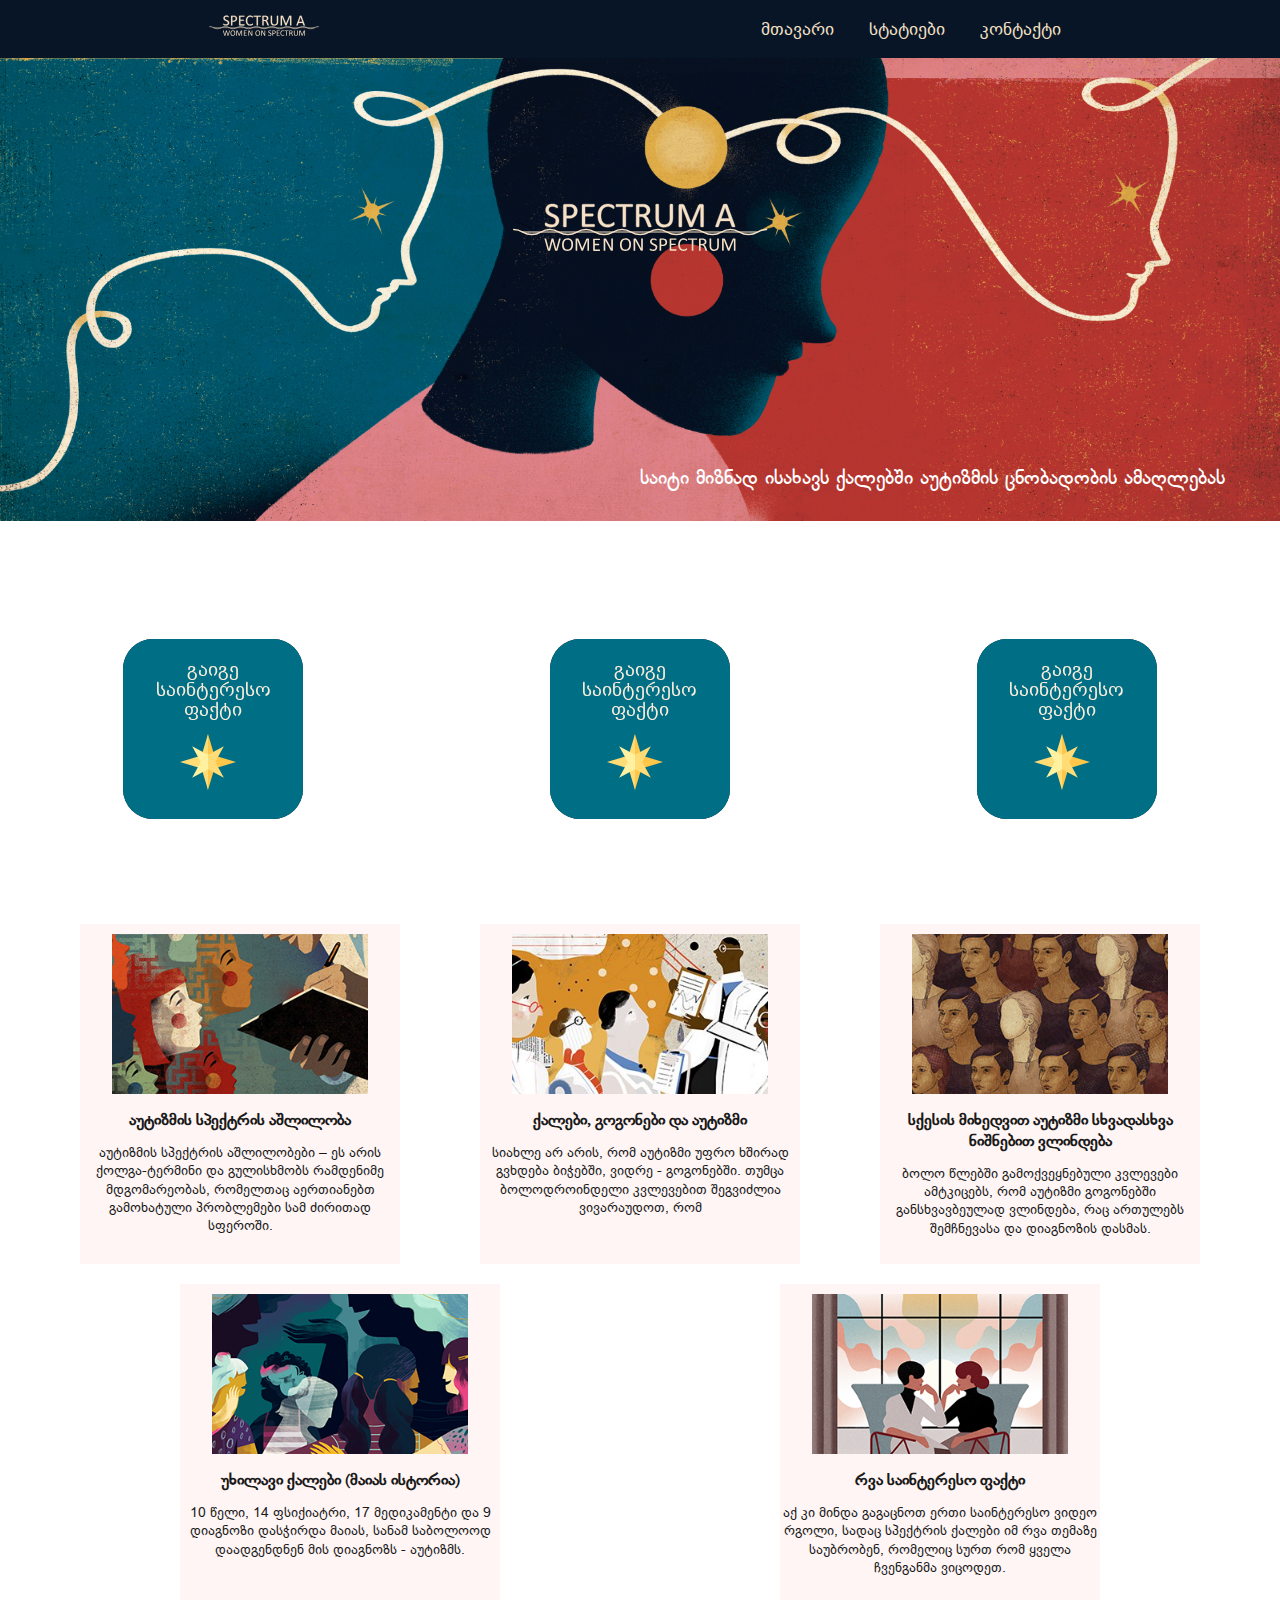
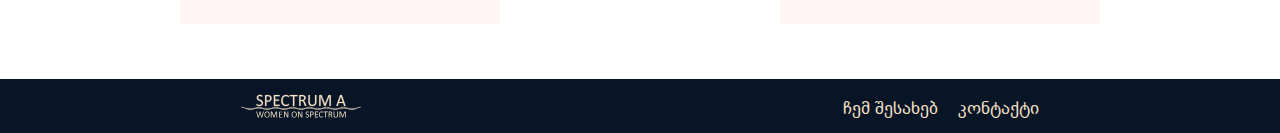
==== index.html @ a06e8842 "card details" ====
<!DOCTYPE html>
<html lang="en">
<head>
    <meta charset="UTF-8">
    <meta http-equiv="X-UA-Compatible" content="IE=edge">
    <meta name="viewport" content="width=device-width, initial-scale=1.0">
    <title>Spectrum A</title>
    <link rel='stylesheet' href='https://cdn-uicons.flaticon.com/uicons-regular-rounded/css/uicons-regular-rounded.css'>
    <link rel="stylesheet" href="css/global.css">
</head>
<body>
    <header>
        <div class="hdr-wraper">
            <div class="logo-wraper">
                <a href="index.html" class="logo">
                    <img src="pictures/logo2.svg" alt="logo">
                </a>
            </div>
            <nav class="navbar" id="nav">
                <ul class="nav-ul">
                    <li class="nav-li"><a href="index.html" class="nav-a">მთავარი</a></li>
                    <li class="nav-li"><a href="articles.html" class="nav-a">სტატიები</a></li>
                    <li class="nav-li"><a href="contact.html" class="nav-a">კონტაქტი</a></li>

                </ul>
            </nav>
        </div>
        <div class="burger" id="bar">
            <i class="fi-rr-align-justify"></i>
        </div>
    </header>

    <!-- Banner -->
    <div class="banner">
        <img src="pictures/banner.jpg" alt="banner" class="banner-img">
        <div class="site-heading">
            <h1 class="main-heading">საიტი მიზნად ისახავს ქალებში აუტიზმის ცნობადობის ამაღლებას</h1>
        </div>
        <div class="banner-logo">
            <img class="banner-svg" src="pictures/logo2.svg" alt="banner logo">
        </div>
    </div>
    <!-- cards -->
    <!-- <div class="cards"> -->
        <div class="container">
            <!-- first card -->
            <div class="card">
              <div class="front">
                <h2>გაიგე საინტერესო ფაქტი</h2>
                <div class="fact-img">
                    <img class="fact-img-width" src="[data-uri]" />
                </div>
                </div>
                <div class="back">
                    <h2>სატესტო</h2>
                    <p></p>
                </div>
            </div>
       
          <!-- sec card -->
        
            <div class="card">
              <div class="front">
                <h2>გაიგე საინტერესო ფაქტი</h2>
                <div class="fact-img">
                    <img class="fact-img-width" src="[data-uri]" />
                </div>
                </div>
                <div class="back">
                <h2>სატესტო</h2>
                <p></p>
              </div>
            </div>

          <!-- third-card -->
          
            <div class="card">
              <div class="front">
                <h2>გაიგე საინტერესო ფაქტი</h2>
                <div class="fact-img">
                    <img class="fact-img-width" src="[data-uri]" />
                </div>
                <div class="back">
                <h2>სატესტო</h2>
                <p></p>
              </div>
            </div>
        </div>
    </div>
    <!-- content -->
    <section class="articles-section">
        <div class="article">
            <a href="article-1.html">
            <div class="article-img-width">
                <img src="pictures/autism.png" alt="autism illustration" class="article-img">
            </div>
            <h2 class="article-heading">აუტიზმის სპექტრის აშლილობა</h2>
            <p class="article-text">აუტიზმის სპექტრის აშლილობები – ეს არის ქოლგა-ტერმინი 
                და გულისხმობს რამდენიმე მდგომარეობას, რომელთაც აერთიანებთ გამოხატული პრობლემები
                 სამ ძირითად სფეროში.</p>
            </a>
        </div>
        <div class="article">
            <a href="article-2.html">
            <div class="article-img-width">
                <img src="pictures/researchers.jpg" alt="autism illustration" class="article-img">
            </div>
            <h2 class="article-heading">ქალები, გოგონები და აუტიზმი</h2>
            <p class="article-text">სიახლე არ არის, რომ აუტიზმი უფრო ხშირად გვხდება ბიჭებში, 
                ვიდრე - გოგონებში. თუმცა ბოლოდროინდელი კვლევებით შეგვიძლია ვივარაუდოთ, რომ </p>
            </a>
        </div>
        <div class="article">
            <a href="article-3.html">
            <div class="article-img-width">
                <img src="pictures/genders.png" alt="autism illustration" class="article-img">
            </div>
            <h2 class="article-heading">სქესის მიხედვით აუტიზმი სხვადასხვა ნიშნებით ვლინდება</h2>
            <p class="article-text">ბოლო წლებში გამოქვეყნებული კვლევები ამტკიცებს, 
                რომ აუტიზმი გოგონებში განსხვავბეულად ვლინდება, რაც ართულებს შემჩნევასა და დიაგნოზის დასმას.</p>
            </a>
        </div>
        <div class="article">
            <a href="article-4.html">
            <div class="article-img-width">
                <img src="pictures/invisible-women.png" alt="autism illustration" class="article-img">
            </div>
            <h2 class="article-heading">უხილავი ქალები  (მაიას ისტორია)</h2>
            <p class="article-text">10 წელი, 14 ფსიქიატრი, 17 მედიკამენტი 
                და 9 დიაგნოზი დასჭირდა მაიას, სანამ საბოლოოდ დაადგენდნენ მის დიაგნოზს - აუტიზმს. </p>
            </a>
        </div>
        <div class="article">
            <a href="article-5.html">
            <div class="article-img-width">
                <img src="pictures/video-pic.png" alt="autism illustration" class="article-img">
            </div>
            <h2 class="article-heading">რვა საინტერესო ფაქტი</h2>
            <p class="article-text">აქ კი მინდა გაგაცნოთ ერთი საინტერესო ვიდეო რგოლი, 
                სადაც სპექტრის ქალები იმ რვა თემაზე საუბრობენ, რომელიც სურთ რომ ყველა ჩვენგანმა ვიცოდეთ.</p>
            </a>
        </div>
    </section>

    <!-- footer -->
    <footer>
        <div class="ftr-wraper">
            <div class="ftr-logo">
                <a href="index.html" class="logo-ftr">
                    <img src="pictures/logo2.svg" alt="logo">
                </a>
            </div>
            <ul class="ftr-ul">
                <li class="ftr-li"><a href="about.html" class="ftr-a">ჩემ შესახებ</a></li>
                <li class="ftr-li"><a href="contact.html" class="ftr-a">კონტაქტი</a></li>
            </ul>

        </div>
    </footer>
<script src="script.js"></script>
</body>
</html>
---- css/global.css ----
/* http://meyerweb.com/eric/tools/css/reset/ 
   v2.0 | 20110126
   License: none (public domain)
*/
html, body, div, span, applet, object, iframe, h1, h2, h3, h4, h5, h6, p, blockquote, pre, a, abbr, acronym, address, big, cite, code, del, dfn, em, img, ins, kbd, q, s, samp, small, strike, strong, sub, sup, tt, var, b, u, i, center, dl, dt, dd, ol, ul, li, fieldset, form, label, legend, table, caption, tbody, tfoot, thead, tr, th, td, article, aside, canvas, details, embed, figure, figcaption, footer, header, hgroup, menu, nav, output, ruby, section, summary, time, mark, audio, video {
  margin: 0;
  padding: 0;
  border: 0;
  font-size: 100%;
  font: inherit;
  vertical-align: baseline;
}

/* HTML5 display-role reset for older browsers */
article, aside, details, figcaption, figure, footer, header, hgroup, menu, nav, section {
  display: block;
}

body {
  line-height: 1;
}

ol, ul {
  list-style: none;
}

blockquote, q {
  quotes: none;
}

blockquote:before, blockquote:after {
  content: '';
  content: none;
}

q:before, q:after {
  content: '';
  content: none;
}

table {
  border-collapse: collapse;
  border-spacing: 0;
}

* {
  -webkit-box-sizing: border-box;
          box-sizing: border-box;
}

a {
  text-decoration: none;
}

@font-face {
  font-family: 'Arial';
  src: url("../fonts/BPGArial.woff2") format("woff2"), url("../fonts/BPGArial.woff") format("woff"), url("../fonts/BPGArial.ttf") format("truetype"), url("../fonts/BPGArial.svg#BPGArial") format("svg");
  font-weight: normal;
  font-style: normal;
  font-display: swap;
}

@font-face {
  font-family: 'Glaho';
  src: url("../fonts/BPGGlaho.woff2") format("woff2"), url("../fonts/BPGGlaho.woff") format("woff"), url("../fonts/BPGGlaho.ttf") format("truetype"), url("../fonts/BPGGlaho.svg#BPGGlaho") format("svg");
  font-weight: normal;
  font-style: normal;
  font-display: swap;
}

@font-face {
  font-family: 'Sylfaen';
  src: url("../fonts/Sylfaen.woff2") format("woff2"), url("../fonts/Sylfaen.woff") format("woff"), url("../fonts/Sylfaen.ttf") format("truetype"), url("../fonts/Sylfaen.svg#Sylfaen") format("svg");
  font-weight: normal;
  font-style: normal;
  font-display: swap;
}

@font-face {
  font-family: 'Ingiri';
  src: url("../fonts/BPGIngiriArial.woff2") format("woff2"), url("../fonts/BPGIngiriArial.woff") format("woff"), url("../fonts/BPGIngiriArial.ttf") format("truetype"), url("../fonts/BPGIngiriArial.svg#BPGIngiriArial") format("svg");
  font-weight: normal;
  font-style: normal;
  font-display: swap;
}

.hdr-wraper {
  display: -webkit-box;
  display: -ms-flexbox;
  display: flex;
  -ms-flex-pack: distribute;
      justify-content: space-around;
  background-color: #081526;
}

.hdr-wraper .logo-wraper {
  width: 130px;
  padding: 10px;
  margin-top: 3px;
}

.hdr-wraper .logo-wraper .logo {
  width: 100%;
}

.hdr-wraper .nav-ul {
  display: -webkit-box;
  display: -ms-flexbox;
  display: flex;
  -ms-flex-pack: distribute;
      justify-content: space-around;
  -webkit-box-align: center;
      -ms-flex-align: center;
          align-items: center;
  padding: 10px;
}

.hdr-wraper .nav-ul .nav-li {
  margin: 10px;
}

.hdr-wraper .nav-ul .nav-li .nav-a {
  font-family: 'Ingiri';
  color: #F6E1C6;
  font-size: 18px;
  text-decoration: none;
  margin-left: 15px;
}

.hdr-wraper .nav-ul .nav-li .nav-a:hover {
  color: #D9A648;
}

.burger {
  position: absolute;
  top: 0px;
  right: 30px;
  padding: 10px;
  font-size: 30px;
  display: none;
  color: #F6E1C6;
}

.banner {
  width: 100%;
  position: relative;
}

.banner .banner-img {
  width: 100%;
}

.banner .site-heading {
  position: absolute;
  top: 88%;
  left: 50%;
  font-family: 'Glaho';
  font-size: 20px;
  color: white;
  text-align: center;
}

.banner .banner-logo {
  position: absolute;
  top: 30%;
  left: 40%;
  width: 20%;
}

.banner .banner-logo .banner-svg {
  width: 100%;
}

.container {
  display: -webkit-box;
  display: -ms-flexbox;
  display: flex;
  -ms-flex-pack: distribute;
      justify-content: space-around;
  -ms-flex-wrap: wrap;
      flex-wrap: wrap;
  -webkit-box-align: center;
      -ms-flex-align: center;
          align-items: center;
  background: #ffffff;
  height: 400px;
  width: 100%;
}

.card {
  position: relative;
  width: 180px;
  height: 180px;
  margin-top: 10px;
  margin-right: auto;
  margin-left: auto;
  background: #081526;
  border-radius: 30px;
  font-size: 20px;
  -webkit-transition: 0.6s;
  transition: 0.6s;
  -webkit-transform-style: preserve-3d;
          transform-style: preserve-3d;
}

/* flip the card when hovered */
.card:hover {
  -webkit-transform: rotateY(180deg);
          transform: rotateY(180deg);
}

.front,
.back {
  position: absolute;
  top: 0;
  left: 0;
  width: 100%;
  height: 100%;
  color: #faeddb;
  font-family: 'Ingiri';
  text-align: center;
  padding: 20px;
  -webkit-backface-visibility: hidden;
          backface-visibility: hidden;
  -webkit-transition: 0.6s;
  transition: 0.6s;
  -webkit-transform-style: preserve-3d;
          transform-style: preserve-3d;
}

.front {
  background: #006f85;
  border-radius: 30px;
  -webkit-transform: rotateY(0deg);
          transform: rotateY(0deg);
  z-index: 2;
}

.front .fact-img {
  width: 80px;
  height: 100px;
  margin-left: 25px;
  margin-top: 15px;
}

.front .fact-img .fact-img-width {
  width: 70%;
}

.back {
  background: #D77B7E;
  border-radius: 30px;
  -webkit-transform: rotateY(-180deg);
          transform: rotateY(-180deg);
}

.articles-section {
  display: -webkit-box;
  display: -ms-flexbox;
  display: flex;
  -ms-flex-pack: distribute;
      justify-content: space-around;
  -ms-flex-wrap: wrap;
      flex-wrap: wrap;
  margin-top: 200px;
}

.articles-section2 {
  padding-top: 30px;
  display: -webkit-box;
  display: -ms-flexbox;
  display: flex;
  -ms-flex-pack: distribute;
      justify-content: space-around;
  -webkit-box-orient: vertical;
  -webkit-box-direction: normal;
      -ms-flex-direction: column;
          flex-direction: column;
  -webkit-box-align: center;
      -ms-flex-align: center;
          align-items: center;
}

.articles-section2 .article2 {
  display: -webkit-box;
  display: -ms-flexbox;
  display: flex;
  max-width: 900px;
  width: 100%;
}

.articles-section2 .article2 .first-p,
.articles-section2 .article2 .sec-p {
  font-family: 'Ingiri';
  font-size: 14px;
  width: 100%;
  color: #1a1a1a;
  line-height: 130%;
}

.articles-section2 .article-banner::before {
  content: url(../pictures/autism.png);
  -webkit-transform: scale(0.9);
          transform: scale(0.9);
}

.articles-section2 .article-banner2::before {
  content: url(../pictures/researchers.jpg);
  -webkit-transform: scale(0.9);
          transform: scale(0.9);
}

.articles-section2 .article-banner3::before {
  content: url(../pictures/genders.png);
  -webkit-transform: scale(0.9);
          transform: scale(0.9);
}

.articles-section2 .article-banner4::before {
  content: url(../pictures/invisible-women.png);
  -webkit-transform: scale(0.9);
          transform: scale(0.9);
}

.articles-section2 .article-banner5::before {
  content: url(../pictures/video-pic.png);
  -webkit-transform: scale(0.9);
          transform: scale(0.9);
}

.articles-section2,
.articles-section {
  -webkit-box-align: center;
      -ms-flex-align: center;
          align-items: center;
  max-width: 1200px;
  width: 100%;
  margin: 0 auto;
}

.articles-section2 .article,
.articles-section .article {
  background-color: #fff5f5;
  max-width: 320px;
  height: 340px;
  width: 100%;
}

.articles-section2 .article .article-img-width,
.articles-section .article .article-img-width {
  width: 80%;
  margin: 10px auto 10px auto;
}

.articles-section2 .article .article-img-width .article-img,
.articles-section .article .article-img-width .article-img {
  width: 100%;
}

.articles-section2 .article2:hover .first-p,
.articles-section .article2:hover .first-p {
  color: #A62E2E;
}

.articles-section2 .article2:hover .sec-p,
.articles-section .article2:hover .sec-p {
  color: #A62E2E;
}

.articles-section2 .article2,
.articles-section2 .article,
.articles-section .article2,
.articles-section .article {
  margin-bottom: 20px;
}

.articles-section2 .article2 .article-heading,
.articles-section2 .article .article-heading,
.articles-section .article2 .article-heading,
.articles-section .article .article-heading {
  font-family: 'Sylfaen';
  font-size: 16px;
  font-weight: bold;
  width: 100%;
  text-align: center;
  margin-top: 15px;
  margin-bottom: 10px;
  color: #1a1a1a;
  line-height: 130%;
}

.articles-section2 .article2 .article-text,
.articles-section2 .article .article-text,
.articles-section .article2 .article-text,
.articles-section .article .article-text {
  font-family: 'Ingiri';
  font-size: 14px;
  width: 100%;
  text-align: center;
  color: #1a1a1a;
  line-height: 130%;
}

.articles-section2 .article2:hover,
.articles-section2 .article:hover,
.articles-section .article2:hover,
.articles-section .article:hover {
  -webkit-box-shadow: 5px 10px 15px #e6e6e6;
          box-shadow: 5px 10px 15px #e6e6e6;
}

.articles-section2 .article2:hover .article-text,
.articles-section2 .article:hover .article-text,
.articles-section .article2:hover .article-text,
.articles-section .article:hover .article-text {
  color: #A62E2E;
}

.articles-section2 .article2:hover .article-heading,
.articles-section2 .article:hover .article-heading,
.articles-section .article2:hover .article-heading,
.articles-section .article:hover .article-heading {
  color: #A62E2E;
}

.articles-section2 .article2:hover .article-img,
.articles-section2 .article:hover .article-img,
.articles-section .article2:hover .article-img,
.articles-section .article:hover .article-img {
  -webkit-filter: grayscale(30%);
          filter: grayscale(30%);
}

.article-main .video-div {
  max-width: 560px;
  height: 350px;
  width: 100%;
  margin: 0 auto;
}

.article-main .video {
  width: 100%;
  height: 100%;
}

.banner-article1 {
  max-width: 1200px;
  width: 85%;
  margin: 0 auto;
  padding-top: 50px;
}

.banner-article1 .img-article-banner {
  width: 100%;
  height: auto;
}

.article-main {
  max-width: 1200px;
  width: 85%;
  margin: 0 auto;
}

.article-main .h1-article {
  font-size: 22px;
  font-weight: bolder;
  text-align: center;
  font-family: 'Glaho';
  margin-top: 30px;
  margin-bottom: 20px;
  line-height: 130%;
}

.article-main .p-article {
  font-size: 16px;
  font-family: 'Ingiri';
  font-weight: normal;
  line-height: 150%;
  margin-bottom: 15px;
}

.article-main .p-article .bold {
  font-weight: bold;
}

.article-main .h2-article {
  font-size: 18px;
  font-weight: bold;
  font-family: 'Glaho';
  margin-bottom: 15px;
  margin-top: 25px;
  line-height: 130%;
}

.article-main .h1-article,
.article-main .h2-article,
.article-main .p-article {
  color: #1a1a1a;
}

.article-main .ul-article {
  list-style-type: circle;
  margin-bottom: 25px;
}

.article-main .ul-article .li-article {
  font-size: 16px;
  font-family: 'Ingiri';
  color: #1a1a1a;
  line-height: 150%;
  margin-bottom: 10px;
}

.article-main .ul-article .li-article .li-bold {
  font-weight: bold;
}

.article-main .animation {
  display: -webkit-box;
  display: -ms-flexbox;
  display: flex;
  -ms-flex-pack: distribute;
      justify-content: space-around;
}

.article-main .animation .animation-width {
  width: 40%;
}

.contact-wraper {
  display: -webkit-box;
  display: -ms-flexbox;
  display: flex;
  -ms-flex-pack: distribute;
      justify-content: space-around;
  max-width: 1050px;
  width: 100%;
  margin: 0 auto;
}

.contact-wraper .contact-animation {
  margin-top: 40px;
}

.contact-wraper .contact-animation .icons {
  width: 130px;
  margin: 0 auto;
  margin-top: 160px;
  display: -webkit-box;
  display: -ms-flexbox;
  display: flex;
  -webkit-box-pack: default;
      -ms-flex-pack: default;
          justify-content: default;
}

.contact-wraper .contact-animation .icons .fb,
.contact-wraper .contact-animation .icons .mail,
.contact-wraper .contact-animation .icons .youtube {
  width: 30px;
  height: 30px;
  margin-left: 15px;
}

.contact-wraper .contact-animation .icons .fb .icon-width,
.contact-wraper .contact-animation .icons .mail .icon-width,
.contact-wraper .contact-animation .icons .youtube .icon-width {
  width: 100%;
}

.contact-wraper .forms {
  margin-top: 40px;
  display: -webkit-box;
  display: -ms-flexbox;
  display: flex;
  -webkit-box-pack: justify;
      -ms-flex-pack: justify;
          justify-content: space-between;
  -webkit-box-orient: vertical;
  -webkit-box-direction: normal;
      -ms-flex-direction: column;
          flex-direction: column;
}

.contact-wraper .forms #id-name,
.contact-wraper .forms #id-last-name,
.contact-wraper .forms #id-mail {
  margin-top: 20px;
  max-width: 250px;
  width: 100%;
  height: 30px;
  border: none;
  border-radius: 20px;
  background-color: #f1f0f0;
  color: grey;
  padding-left: 15px;
  outline: none;
}

.contact-wraper .forms #id-question {
  outline: none;
  resize: none;
  max-width: 250px;
  width: 100%;
  margin-top: 20px;
  border: none;
  border-radius: 12px;
  background-color: #f1f0f0;
  color: grey;
  padding-left: 15px;
}

.contact-wraper .forms .btn {
  margin-top: 40px;
  width: 100px;
  height: 30px;
  border: none;
  border-radius: 35px;
  background-image: -webkit-gradient(linear, left top, right top, from(#94bbe9), to(#eeaeca));
  background-image: linear-gradient(to right, #94bbe9, #eeaeca);
  font-weight: bold;
  color: #3d3d3d;
}

.ftr-wraper {
  width: 100%;
  display: -webkit-box;
  display: -ms-flexbox;
  display: flex;
  -ms-flex-pack: distribute;
      justify-content: space-around;
  margin-top: 35px;
  background-color: #081526;
}

.ftr-wraper .ftr-logo {
  width: 140px;
  padding: 10px;
  margin-top: 3px;
}

.ftr-wraper .ftr-logo .logo-ftr {
  width: 100%;
}

.ftr-wraper .ftr-logo .logo-a {
  color: #F6E1C6;
}

.ftr-wraper .ftr-ul {
  display: -webkit-box;
  display: -ms-flexbox;
  display: flex;
  -ms-flex-pack: distribute;
      justify-content: space-around;
  padding-top: 10px;
}

.ftr-wraper .ftr-ul .ftr-li {
  padding: 10px;
}

.ftr-wraper .ftr-ul .ftr-li .ftr-a {
  color: #F6E1C6;
  font-family: 'Ingiri';
  font-size: 18px;
}

.ftr-wraper .ftr-ul .ftr-li .ftr-a:hover {
  color: #D9A648;
}

@media (max-width: 1200px) {
  .articles-section .article:nth-child(2) {
    margin-left: 0px;
    margin-right: 0px;
  }
}

@media (max-width: 1100px) {
  .banner .site-heading {
    font-size: 14px;
  }
}

@media (max-width: 800px) {
  .navbar {
    display: none;
  }
  .burger {
    display: block;
  }
  .hdr-wraper {
    -webkit-box-orient: vertical;
    -webkit-box-direction: normal;
        -ms-flex-direction: column;
            flex-direction: column;
  }
  .nav-ul {
    -webkit-box-orient: vertical;
    -webkit-box-direction: normal;
        -ms-flex-direction: column;
            flex-direction: column;
  }
  .nav-li {
    text-align: center;
  }
  .navbar.active {
    display: block;
  }
  .animation {
    -webkit-box-orient: vertical;
    -webkit-box-direction: normal;
        -ms-flex-direction: column;
            flex-direction: column;
  }
  .banner .site-heading {
    font-size: 12px;
  }
}

@media (max-width: 670px) {
  .articles-section2 .article2 {
    display: -webkit-box;
    display: -ms-flexbox;
    display: flex;
    -ms-flex-pack: distribute;
        justify-content: space-around;
    -ms-flex-wrap: wrap;
        flex-wrap: wrap;
    max-width: 320px;
    width: 100%;
  }
  .articles-section2 .article2 .first-p {
    text-align: center;
  }
  .articles-section2 .article2 .sec-p {
    display: none;
  }
  .banner .site-heading {
    display: none;
  }
  .contact-wraper {
    -webkit-box-orient: vertical;
    -webkit-box-direction: normal;
        -ms-flex-direction: column;
            flex-direction: column;
    -webkit-box-align: center;
        -ms-flex-align: center;
            align-items: center;
  }
  .contact-wraper .contact-animation {
    margin-top: 90px;
  }
  .contact-wraper .contact-animation .icons {
    margin-top: 90px;
  }
}

@media (max-width: 618px) {
  .container {
    margin-bottom: 150px;
  }
}

@media (max-width: 580px) {
  .hdr-wraper .logo {
    font-size: 20px;
    padding: 15px;
  }
  .ftr-wraper .ftr-logo {
    font-size: 18px;
  }
  .ftr-wraper .ftr-ul .ftr-li .ftr-a {
    font-size: 14px;
  }
}

@media (max-width: 418px) {
  .container {
    margin-bottom: 300px;
  }
}
/*# sourceMappingURL=global.css.map */
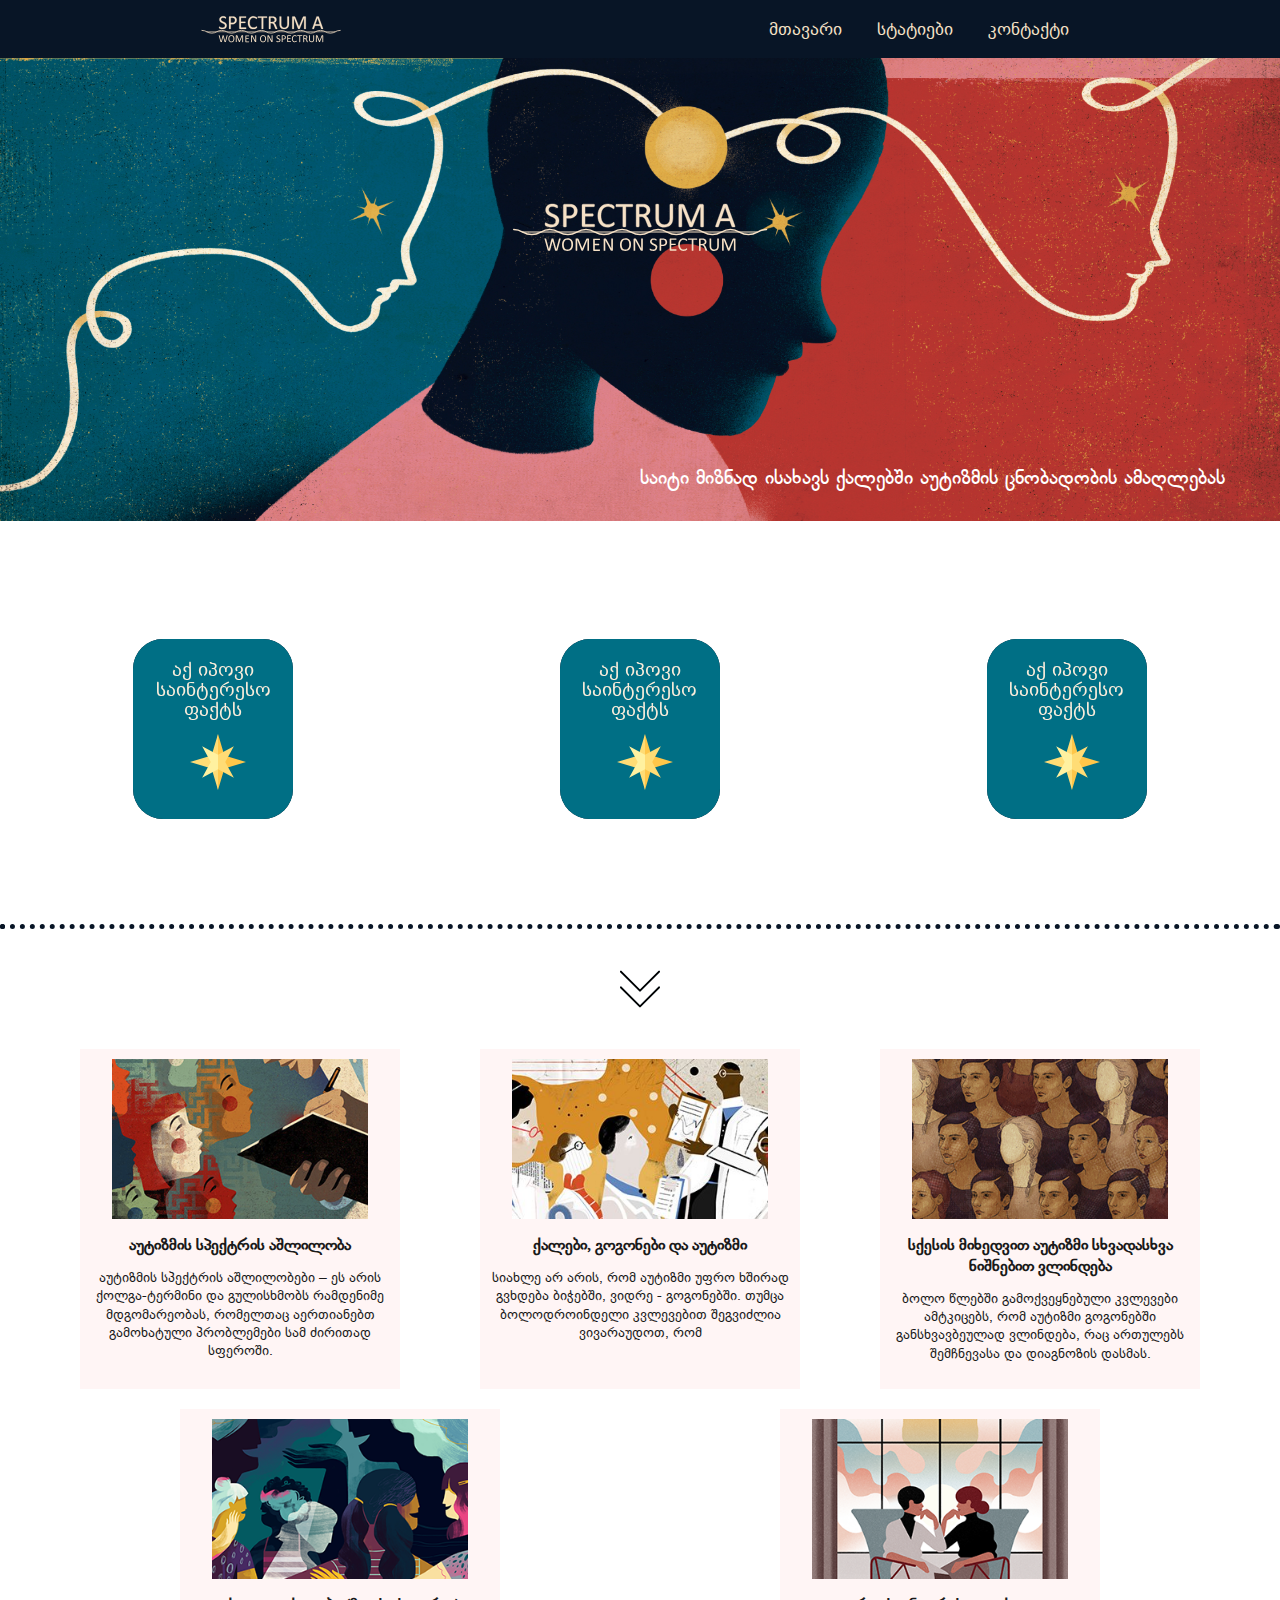
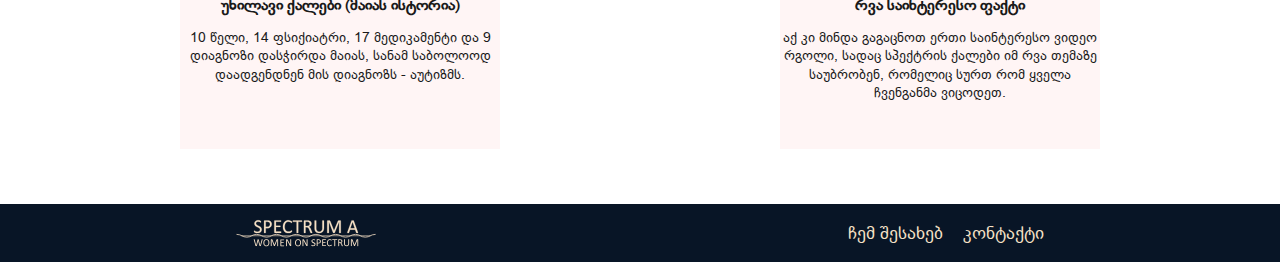
==== commit 4ee30f33: "main page final" ====
--- a/index.html
+++ b/index.html
@@ -1,162 +1,235 @@
 <!DOCTYPE html>
 <html lang="en">
-<head>
-    <meta charset="UTF-8">
-    <meta http-equiv="X-UA-Compatible" content="IE=edge">
-    <meta name="viewport" content="width=device-width, initial-scale=1.0">
+  <head>
+    <meta charset="UTF-8" />
+    <meta http-equiv="X-UA-Compatible" content="IE=edge" />
+    <meta name="viewport" content="width=device-width, initial-scale=1.0" />
     <title>Spectrum A</title>
-    <link rel='stylesheet' href='https://cdn-uicons.flaticon.com/uicons-regular-rounded/css/uicons-regular-rounded.css'>
-    <link rel="stylesheet" href="css/global.css">
-</head>
-<body>
+    <link
+      rel="stylesheet"
+      href="https://cdn-uicons.flaticon.com/uicons-regular-rounded/css/uicons-regular-rounded.css"
+    />
+    <link rel="stylesheet" href="css/global.css" />
+  </head>
+  <body>
     <header>
-        <div class="hdr-wraper">
-            <div class="logo-wraper">
-                <a href="index.html" class="logo">
-                    <img src="pictures/logo2.svg" alt="logo">
-                </a>
-            </div>
-            <nav class="navbar" id="nav">
-                <ul class="nav-ul">
-                    <li class="nav-li"><a href="index.html" class="nav-a">მთავარი</a></li>
-                    <li class="nav-li"><a href="articles.html" class="nav-a">სტატიები</a></li>
-                    <li class="nav-li"><a href="contact.html" class="nav-a">კონტაქტი</a></li>
-
-                </ul>
-            </nav>
-        </div>
-        <div class="burger" id="bar">
-            <i class="fi-rr-align-justify"></i>
-        </div>
+      <div class="hdr-wraper">
+        <div class="logo-wraper">
+          <a href="index.html" class="logo">
+            <img src="pictures/logo2.svg" alt="logo" />
+          </a>
+        </div>
+        <nav class="navbar" id="nav">
+          <ul class="nav-ul">
+            <li class="nav-li">
+              <a href="index.html" class="nav-a">მთავარი</a>
+            </li>
+            <li class="nav-li">
+              <a href="articles.html" class="nav-a">სტატიები</a>
+            </li>
+            <li class="nav-li">
+              <a href="contact.html" class="nav-a">კონტაქტი</a>
+            </li>
+          </ul>
+        </nav>
+      </div>
+      <div class="burger" id="bar">
+        <i class="fi-rr-align-justify"></i>
+      </div>
     </header>
 
     <!-- Banner -->
     <div class="banner">
-        <img src="pictures/banner.jpg" alt="banner" class="banner-img">
-        <div class="site-heading">
-            <h1 class="main-heading">საიტი მიზნად ისახავს ქალებში აუტიზმის ცნობადობის ამაღლებას</h1>
-        </div>
-        <div class="banner-logo">
-            <img class="banner-svg" src="pictures/logo2.svg" alt="banner logo">
-        </div>
+      <img src="pictures/banner.jpg" alt="banner" class="banner-img" />
+      <div class="site-heading">
+        <h1 class="main-heading">
+          საიტი მიზნად ისახავს ქალებში აუტიზმის ცნობადობის ამაღლებას
+        </h1>
+      </div>
+      <div class="banner-logo">
+        <img class="banner-svg" src="pictures/logo2.svg" alt="banner logo" />
+      </div>
     </div>
     <!-- cards -->
-    <!-- <div class="cards"> -->
-        <div class="container">
-            <!-- first card -->
-            <div class="card">
-              <div class="front">
-                <h2>გაიგე საინტერესო ფაქტი</h2>
-                <div class="fact-img">
-                    <img class="fact-img-width" src="[data-uri]" />
-                </div>
-                </div>
-                <div class="back">
-                    <h2>სატესტო</h2>
-                    <p></p>
-                </div>
-            </div>
-       
-          <!-- sec card -->
-        
-            <div class="card">
-              <div class="front">
-                <h2>გაიგე საინტერესო ფაქტი</h2>
-                <div class="fact-img">
-                    <img class="fact-img-width" src="[data-uri]" />
-                </div>
-                </div>
-                <div class="back">
-                <h2>სატესტო</h2>
-                <p></p>
-              </div>
-            </div>
-
-          <!-- third-card -->
-          
-            <div class="card">
-              <div class="front">
-                <h2>გაიგე საინტერესო ფაქტი</h2>
-                <div class="fact-img">
-                    <img class="fact-img-width" src="[data-uri]" />
-                </div>
-                <div class="back">
-                <h2>სატესტო</h2>
-                <p></p>
-              </div>
-            </div>
-        </div>
+    <div class="container">
+      <!-- first card -->
+      <div class="card">
+        <div class="front">
+          <h2>აქ იპოვი საინტერესო ფაქტს</h2>
+          <div class="fact-img">
+            <img
+              class="fact-img-width"
+              src="[data-uri]"
+            />
+          </div>
+        </div>
+        <div class="back">
+          <p class="card-p">
+            აუტიზმი გვხდება ყოველი 68 ბავშვიდან - ერთში, დიაგნოზირებულების დიდი
+            ნაწილი ბიჭია.
+          </p>
+        </div>
+      </div>
+
+      <!-- sec card -->
+
+      <div class="card">
+        <div class="front">
+          <h2>აქ იპოვი საინტერესო ფაქტს</h2>
+          <div class="fact-img">
+            <img
+              class="fact-img-width"
+              src="[data-uri]"
+            />
+          </div>
+        </div>
+        <div class="back">
+          <p class="card-p">
+            აუტიზმი გოგონებში სხვა ნიშნებით ვლინდება, მაგალითად გოგონებში ტვინის
+            განსხვავებული ნაწილი მუშაობს სოციალურ ინტერაქციებზე.
+          </p>
+        </div>
+      </div>
+
+      <!-- third-card -->
+
+      <div class="card">
+        <div class="front">
+          <h2>აქ იპოვი საინტერესო ფაქტს</h2>
+          <div class="fact-img">
+            <img
+              class="fact-img-width"
+              src="[data-uri]"
+            />
+          </div>
+        </div>
+        <div class="back">
+          <p class="card-p">
+            სპექტრის გოგონები კარგად ახერხებენ სიმპტომებთან გამკლავებას და
+            დამალვას, რის გამოც ისინი ხშირად არასწორ დიაგნოზს იღებენ
+          </p>
+        </div>
+      </div>
     </div>
+
     <!-- content -->
-    <section class="articles-section">
-        <div class="article">
-            <a href="article-1.html">
-            <div class="article-img-width">
-                <img src="pictures/autism.png" alt="autism illustration" class="article-img">
-            </div>
-            <h2 class="article-heading">აუტიზმის სპექტრის აშლილობა</h2>
-            <p class="article-text">აუტიზმის სპექტრის აშლილობები – ეს არის ქოლგა-ტერმინი 
-                და გულისხმობს რამდენიმე მდგომარეობას, რომელთაც აერთიანებთ გამოხატული პრობლემები
-                 სამ ძირითად სფეროში.</p>
-            </a>
-        </div>
-        <div class="article">
-            <a href="article-2.html">
-            <div class="article-img-width">
-                <img src="pictures/researchers.jpg" alt="autism illustration" class="article-img">
-            </div>
-            <h2 class="article-heading">ქალები, გოგონები და აუტიზმი</h2>
-            <p class="article-text">სიახლე არ არის, რომ აუტიზმი უფრო ხშირად გვხდება ბიჭებში, 
-                ვიდრე - გოგონებში. თუმცა ბოლოდროინდელი კვლევებით შეგვიძლია ვივარაუდოთ, რომ </p>
-            </a>
-        </div>
-        <div class="article">
-            <a href="article-3.html">
-            <div class="article-img-width">
-                <img src="pictures/genders.png" alt="autism illustration" class="article-img">
-            </div>
-            <h2 class="article-heading">სქესის მიხედვით აუტიზმი სხვადასხვა ნიშნებით ვლინდება</h2>
-            <p class="article-text">ბოლო წლებში გამოქვეყნებული კვლევები ამტკიცებს, 
-                რომ აუტიზმი გოგონებში განსხვავბეულად ვლინდება, რაც ართულებს შემჩნევასა და დიაგნოზის დასმას.</p>
-            </a>
-        </div>
-        <div class="article">
-            <a href="article-4.html">
-            <div class="article-img-width">
-                <img src="pictures/invisible-women.png" alt="autism illustration" class="article-img">
-            </div>
-            <h2 class="article-heading">უხილავი ქალები  (მაიას ისტორია)</h2>
-            <p class="article-text">10 წელი, 14 ფსიქიატრი, 17 მედიკამენტი 
-                და 9 დიაგნოზი დასჭირდა მაიას, სანამ საბოლოოდ დაადგენდნენ მის დიაგნოზს - აუტიზმს. </p>
-            </a>
-        </div>
-        <div class="article">
-            <a href="article-5.html">
-            <div class="article-img-width">
-                <img src="pictures/video-pic.png" alt="autism illustration" class="article-img">
-            </div>
-            <h2 class="article-heading">რვა საინტერესო ფაქტი</h2>
-            <p class="article-text">აქ კი მინდა გაგაცნოთ ერთი საინტერესო ვიდეო რგოლი, 
-                სადაც სპექტრის ქალები იმ რვა თემაზე საუბრობენ, რომელიც სურთ რომ ყველა ჩვენგანმა ვიცოდეთ.</p>
-            </a>
-        </div>
+    <!-- line -->
+    <div class="line"></div>
+    <div class="arrow">
+      <a href="#article-link">
+        <img
+          class="arrow-width"
+          src="[data-uri]"
+        />
+      </a>
+    </div>
+
+    <section id="article-link" class="articles-section">
+      <div class="article">
+        <a href="article-1.html">
+          <div class="article-img-width">
+            <img
+              src="pictures/autism.png"
+              alt="autism illustration"
+              class="article-img"
+            />
+          </div>
+          <h2 class="article-heading">აუტიზმის სპექტრის აშლილობა</h2>
+          <p class="article-text">
+            აუტიზმის სპექტრის აშლილობები – ეს არის ქოლგა-ტერმინი და გულისხმობს
+            რამდენიმე მდგომარეობას, რომელთაც აერთიანებთ გამოხატული პრობლემები
+            სამ ძირითად სფეროში.
+          </p>
+        </a>
+      </div>
+      <div class="article">
+        <a href="article-2.html">
+          <div class="article-img-width">
+            <img
+              src="pictures/researchers.jpg"
+              alt="autism illustration"
+              class="article-img"
+            />
+          </div>
+          <h2 class="article-heading">ქალები, გოგონები და აუტიზმი</h2>
+          <p class="article-text">
+            სიახლე არ არის, რომ აუტიზმი უფრო ხშირად გვხდება ბიჭებში, ვიდრე -
+            გოგონებში. თუმცა ბოლოდროინდელი კვლევებით შეგვიძლია ვივარაუდოთ, რომ
+          </p>
+        </a>
+      </div>
+      <div class="article">
+        <a href="article-3.html">
+          <div class="article-img-width">
+            <img
+              src="pictures/genders.png"
+              alt="autism illustration"
+              class="article-img"
+            />
+          </div>
+          <h2 class="article-heading">
+            სქესის მიხედვით აუტიზმი სხვადასხვა ნიშნებით ვლინდება
+          </h2>
+          <p class="article-text">
+            ბოლო წლებში გამოქვეყნებული კვლევები ამტკიცებს, რომ აუტიზმი გოგონებში
+            განსხვავბეულად ვლინდება, რაც ართულებს შემჩნევასა და დიაგნოზის
+            დასმას.
+          </p>
+        </a>
+      </div>
+      <div class="article">
+        <a href="article-4.html">
+          <div class="article-img-width">
+            <img
+              src="pictures/invisible-women.png"
+              alt="autism illustration"
+              class="article-img"
+            />
+          </div>
+          <h2 class="article-heading">უხილავი ქალები (მაიას ისტორია)</h2>
+          <p class="article-text">
+            10 წელი, 14 ფსიქიატრი, 17 მედიკამენტი და 9 დიაგნოზი დასჭირდა მაიას,
+            სანამ საბოლოოდ დაადგენდნენ მის დიაგნოზს - აუტიზმს.
+          </p>
+        </a>
+      </div>
+      <div class="article">
+        <a href="article-5.html">
+          <div class="article-img-width">
+            <img
+              src="pictures/video-pic.png"
+              alt="autism illustration"
+              class="article-img"
+            />
+          </div>
+          <h2 class="article-heading">რვა საინტერესო ფაქტი</h2>
+          <p class="article-text">
+            აქ კი მინდა გაგაცნოთ ერთი საინტერესო ვიდეო რგოლი, სადაც სპექტრის
+            ქალები იმ რვა თემაზე საუბრობენ, რომელიც სურთ რომ ყველა ჩვენგანმა
+            ვიცოდეთ.
+          </p>
+        </a>
+      </div>
     </section>
 
     <!-- footer -->
     <footer>
-        <div class="ftr-wraper">
-            <div class="ftr-logo">
-                <a href="index.html" class="logo-ftr">
-                    <img src="pictures/logo2.svg" alt="logo">
-                </a>
-            </div>
-            <ul class="ftr-ul">
-                <li class="ftr-li"><a href="about.html" class="ftr-a">ჩემ შესახებ</a></li>
-                <li class="ftr-li"><a href="contact.html" class="ftr-a">კონტაქტი</a></li>
-            </ul>
-
-        </div>
+      <div class="ftr-wraper">
+        <div class="ftr-logo">
+          <a href="index.html" class="logo-ftr">
+            <img src="pictures/logo2.svg" alt="logo" />
+          </a>
+        </div>
+        <ul class="ftr-ul">
+          <li class="ftr-li">
+            <a href="about.html" class="ftr-a">ჩემ შესახებ</a>
+          </li>
+          <li class="ftr-li">
+            <a href="contact.html" class="ftr-a">კონტაქტი</a>
+          </li>
+        </ul>
+      </div>
     </footer>
-<script src="script.js"></script>
-</body>
-</html>+    <script src="script.js"></script>
+  </body>
+</html>
--- a/css/global.css
+++ b/css/global.css
@@ -94,7 +94,7 @@
 }
 
 .hdr-wraper .logo-wraper {
-  width: 130px;
+  width: 160px;
   padding: 10px;
   margin-top: 3px;
 }
@@ -177,8 +177,6 @@
   display: flex;
   -ms-flex-pack: distribute;
       justify-content: space-around;
-  -ms-flex-wrap: wrap;
-      flex-wrap: wrap;
   -webkit-box-align: center;
       -ms-flex-align: center;
           align-items: center;
@@ -187,9 +185,10 @@
   width: 100%;
 }
 
-.card {
+.container .card {
   position: relative;
-  width: 180px;
+  max-width: 160px;
+  width: 100%;
   height: 180px;
   margin-top: 10px;
   margin-right: auto;
@@ -203,20 +202,13 @@
           transform-style: preserve-3d;
 }
 
-/* flip the card when hovered */
-.card:hover {
-  -webkit-transform: rotateY(180deg);
-          transform: rotateY(180deg);
-}
-
-.front,
-.back {
+.container .front,
+.container .back {
   position: absolute;
   top: 0;
   left: 0;
   width: 100%;
   height: 100%;
-  color: #faeddb;
   font-family: 'Ingiri';
   text-align: center;
   padding: 20px;
@@ -228,7 +220,8 @@
           transform-style: preserve-3d;
 }
 
-.front {
+.container .front {
+  color: #faeddb;
   background: #006f85;
   border-radius: 30px;
   -webkit-transform: rotateY(0deg);
@@ -236,22 +229,62 @@
   z-index: 2;
 }
 
-.front .fact-img {
+.container .front .fact-img {
   width: 80px;
   height: 100px;
   margin-left: 25px;
   margin-top: 15px;
 }
 
-.front .fact-img .fact-img-width {
+.container .front .fact-img .fact-img-width {
   width: 70%;
 }
 
-.back {
+.container .back {
+  color: #1a1a1a;
+  font-weight: bold;
+  font-size: 14px;
   background: #D77B7E;
   border-radius: 30px;
   -webkit-transform: rotateY(-180deg);
           transform: rotateY(-180deg);
+}
+
+.container .back .card-p {
+  width: 130px;
+  height: 150px;
+  text-align: center;
+  margin-top: 10px;
+  margin-left: -8px;
+}
+
+.container .card:hover {
+  -webkit-transform: rotateY(180deg);
+          transform: rotateY(180deg);
+}
+
+.line {
+  width: 100%;
+  border: 5px dotted #081526;
+  border-bottom: none;
+  margin-bottom: 40px;
+}
+
+.arrow {
+  width: 40px;
+  height: 40px;
+  margin: 0 auto 40px auto;
+  -webkit-transition: all 0.5s linear;
+  transition: all 0.5s linear;
+}
+
+.arrow .arrow-width {
+  width: 100%;
+}
+
+.arrow :hover {
+  -webkit-transform: translateY(5px);
+          transform: translateY(5px);
 }
 
 .articles-section {
@@ -634,7 +667,7 @@
 }
 
 .ftr-wraper .ftr-logo {
-  width: 140px;
+  width: 160px;
   padding: 10px;
   margin-top: 3px;
 }
@@ -757,9 +790,14 @@
   }
 }
 
-@media (max-width: 618px) {
+@media (max-width: 657px) {
   .container {
-    margin-bottom: 150px;
+    -webkit-box-orient: vertical;
+    -webkit-box-direction: normal;
+        -ms-flex-direction: column;
+            flex-direction: column;
+    height: 600px;
+    margin-bottom: 40px;
   }
 }
 
@@ -775,10 +813,4 @@
     font-size: 14px;
   }
 }
-
-@media (max-width: 418px) {
-  .container {
-    margin-bottom: 300px;
-  }
-}
 /*# sourceMappingURL=global.css.map */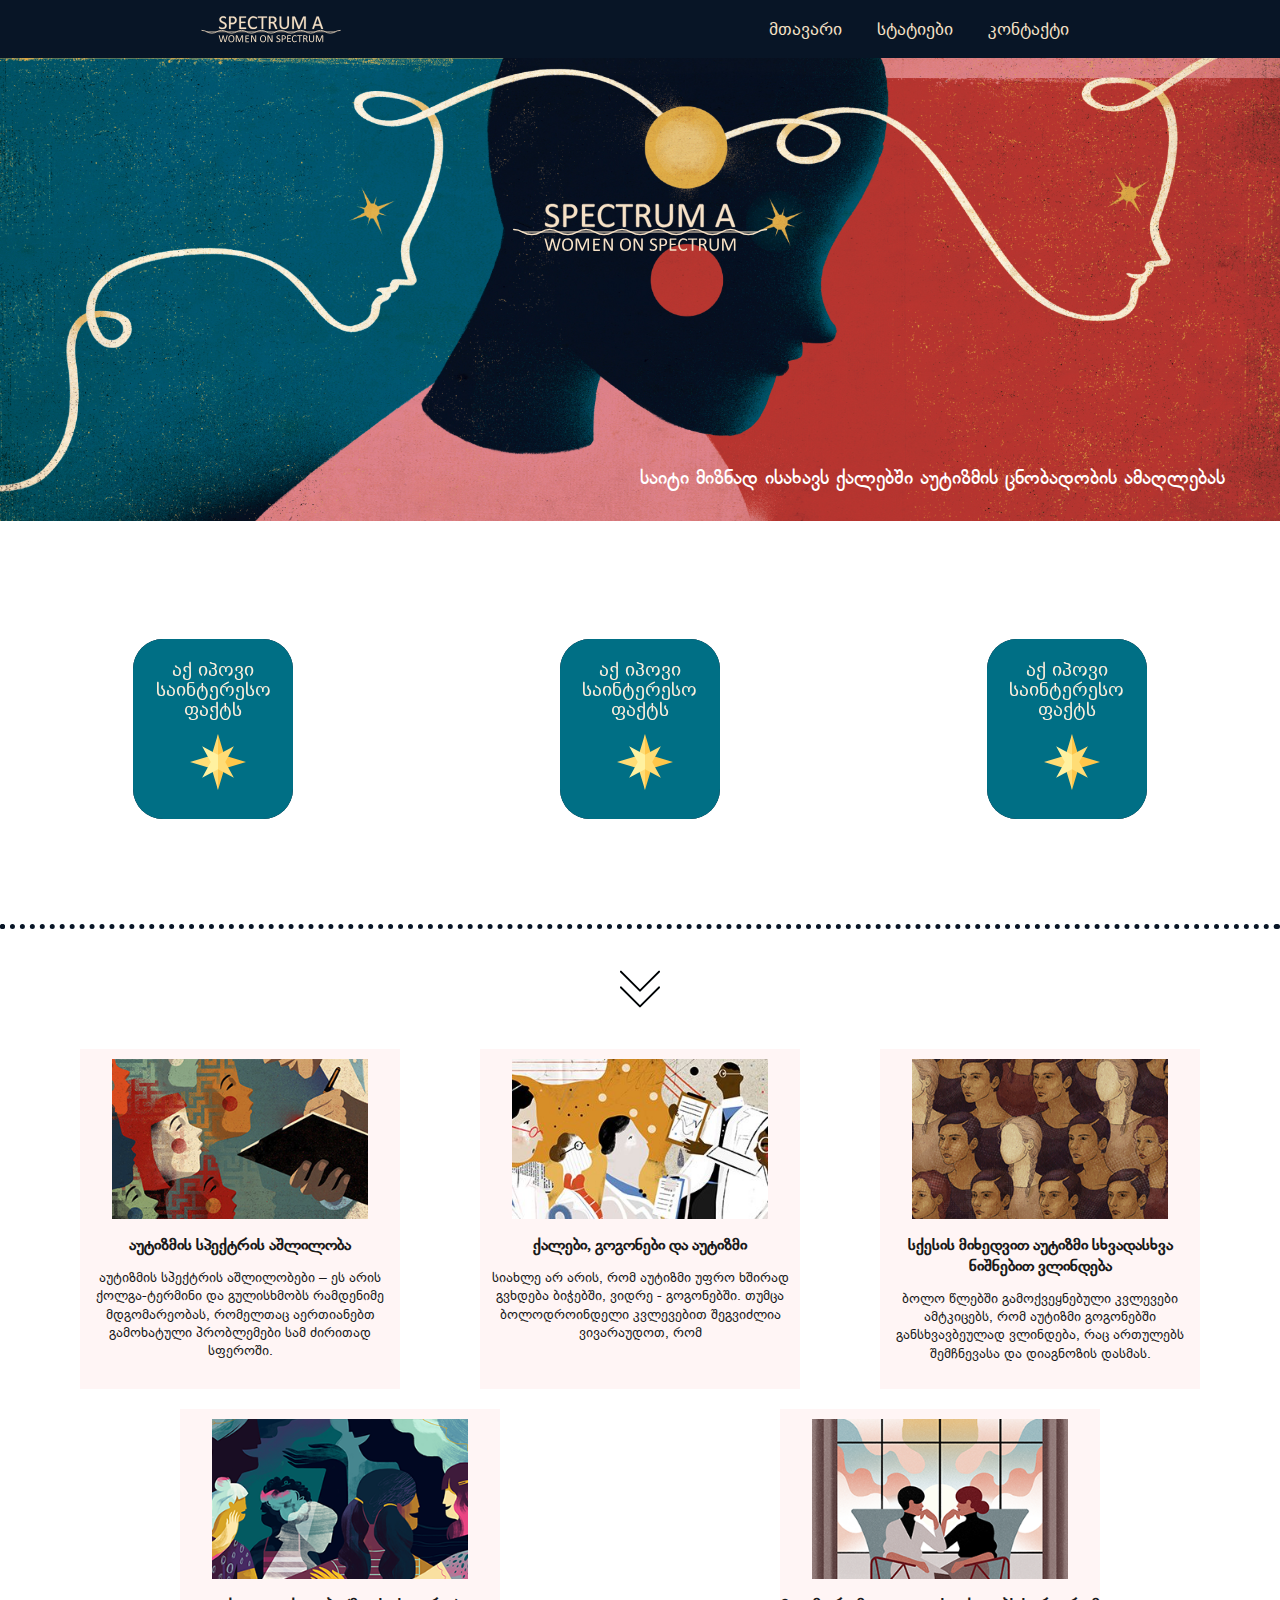
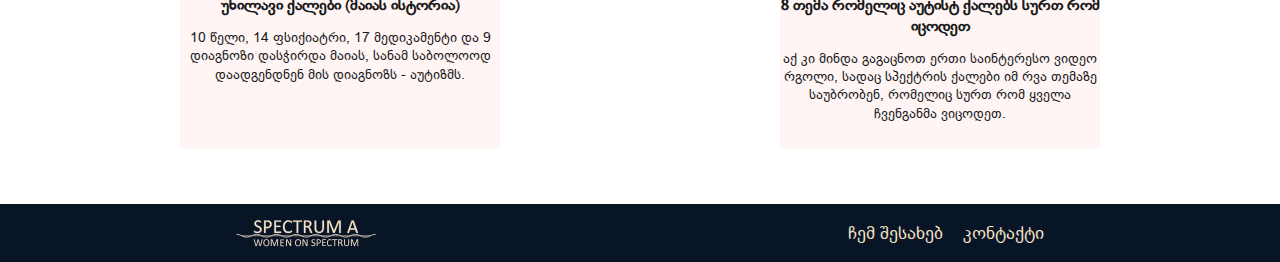
==== commit c6932b27: "final 02" ====
--- a/index.html
+++ b/index.html
@@ -4,6 +4,16 @@
     <meta charset="UTF-8" />
     <meta http-equiv="X-UA-Compatible" content="IE=edge" />
     <meta name="viewport" content="width=device-width, initial-scale=1.0" />
+    <meta
+      property="og:url"
+      content="https://nino-jintcharadze.github.io/Spectrum-A/index.html#article-link"
+    />
+    <meta property="og:type" content="article" />
+    <meta property="og:title" content="SPECTRUM A" />
+    <meta
+      property="og:description"
+      content="საიტი მიზნად ისახავს ქალებში აუტიზმის ცნობადობის ამაღლებას"
+    />
     <title>Spectrum A</title>
     <link
       rel="stylesheet"
@@ -79,6 +89,7 @@
           <div class="fact-img">
             <img
               class="fact-img-width"
+              alt="star"
               src="[data-uri]"
             />
           </div>
@@ -99,6 +110,7 @@
           <div class="fact-img">
             <img
               class="fact-img-width"
+              alt="star"
               src="[data-uri]"
             />
           </div>
@@ -119,6 +131,7 @@
       <a href="#article-link">
         <img
           class="arrow-width"
+          alt="star"
           src="[data-uri]"
         />
       </a>
@@ -202,7 +215,7 @@
               class="article-img"
             />
           </div>
-          <h2 class="article-heading">რვა საინტერესო ფაქტი</h2>
+          <h2 class="article-heading">8 თემა რომელიც აუტისტ ქალებს სურთ რომ იცოდეთ</h2>
           <p class="article-text">
             აქ კი მინდა გაგაცნოთ ერთი საინტერესო ვიდეო რგოლი, სადაც სპექტრის
             ქალები იმ რვა თემაზე საუბრობენ, რომელიც სურთ რომ ყველა ჩვენგანმა
--- a/css/global.css
+++ b/css/global.css
@@ -53,14 +53,6 @@
 }
 
 @font-face {
-  font-family: 'Arial';
-  src: url("../fonts/BPGArial.woff2") format("woff2"), url("../fonts/BPGArial.woff") format("woff"), url("../fonts/BPGArial.ttf") format("truetype"), url("../fonts/BPGArial.svg#BPGArial") format("svg");
-  font-weight: normal;
-  font-style: normal;
-  font-display: swap;
-}
-
-@font-face {
   font-family: 'Glaho';
   src: url("../fonts/BPGGlaho.woff2") format("woff2"), url("../fonts/BPGGlaho.woff") format("woff"), url("../fonts/BPGGlaho.ttf") format("truetype"), url("../fonts/BPGGlaho.svg#BPGGlaho") format("svg");
   font-weight: normal;
